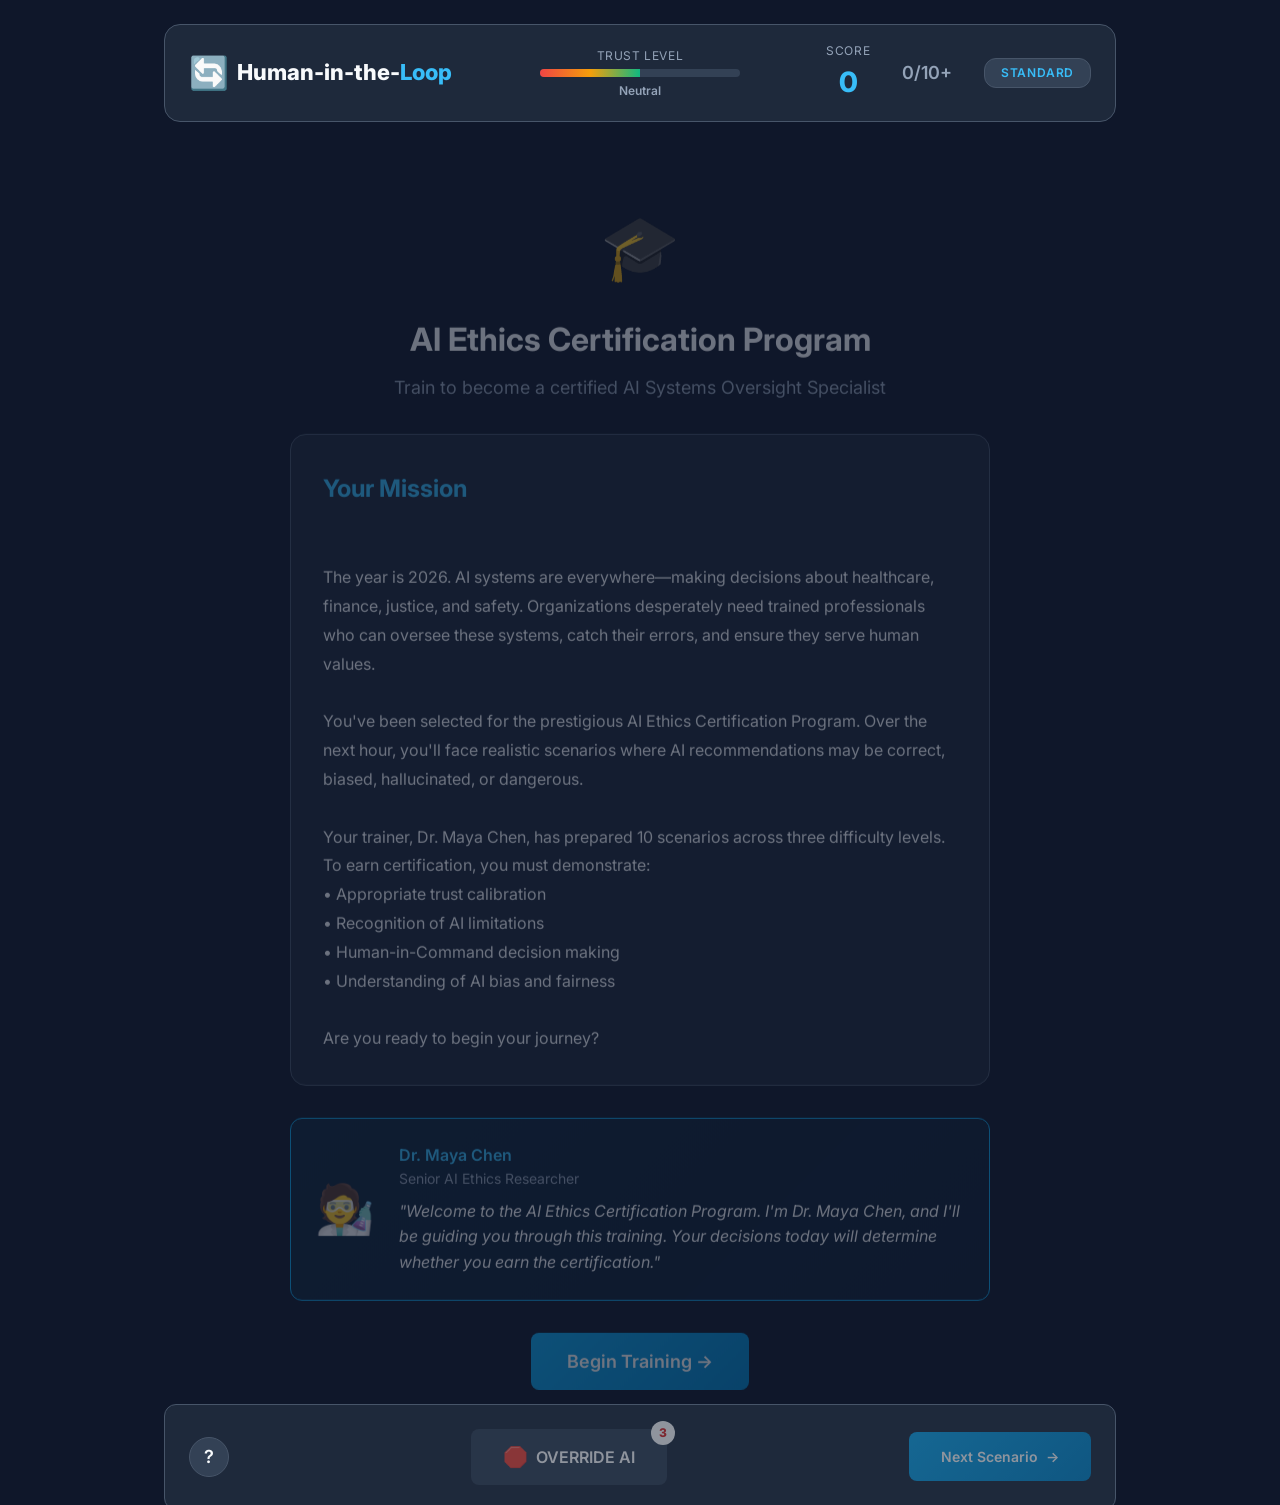
==== index.html @ 07368b5c "Add root index.html redirect and fix README Root index.html redirects to the game for GitHub Pages. " ====
<!DOCTYPE html>
<html lang="en">
<head>
    <meta charset="UTF-8">
    <meta http-equiv="refresh" content="0;url=cg-ai-literacy-and-safety/demos/human-in-the-loop/web-vanilla/index.html">
    <title>Human-in-the-Loop - AI Ethics Game</title>
</head>
<body>
    <p>Redirecting to <a href="cg-ai-literacy-and-safety/demos/human-in-the-loop/web-vanilla/index.html">Human-in-the-Loop Game</a>...</p>
</body>
</html>
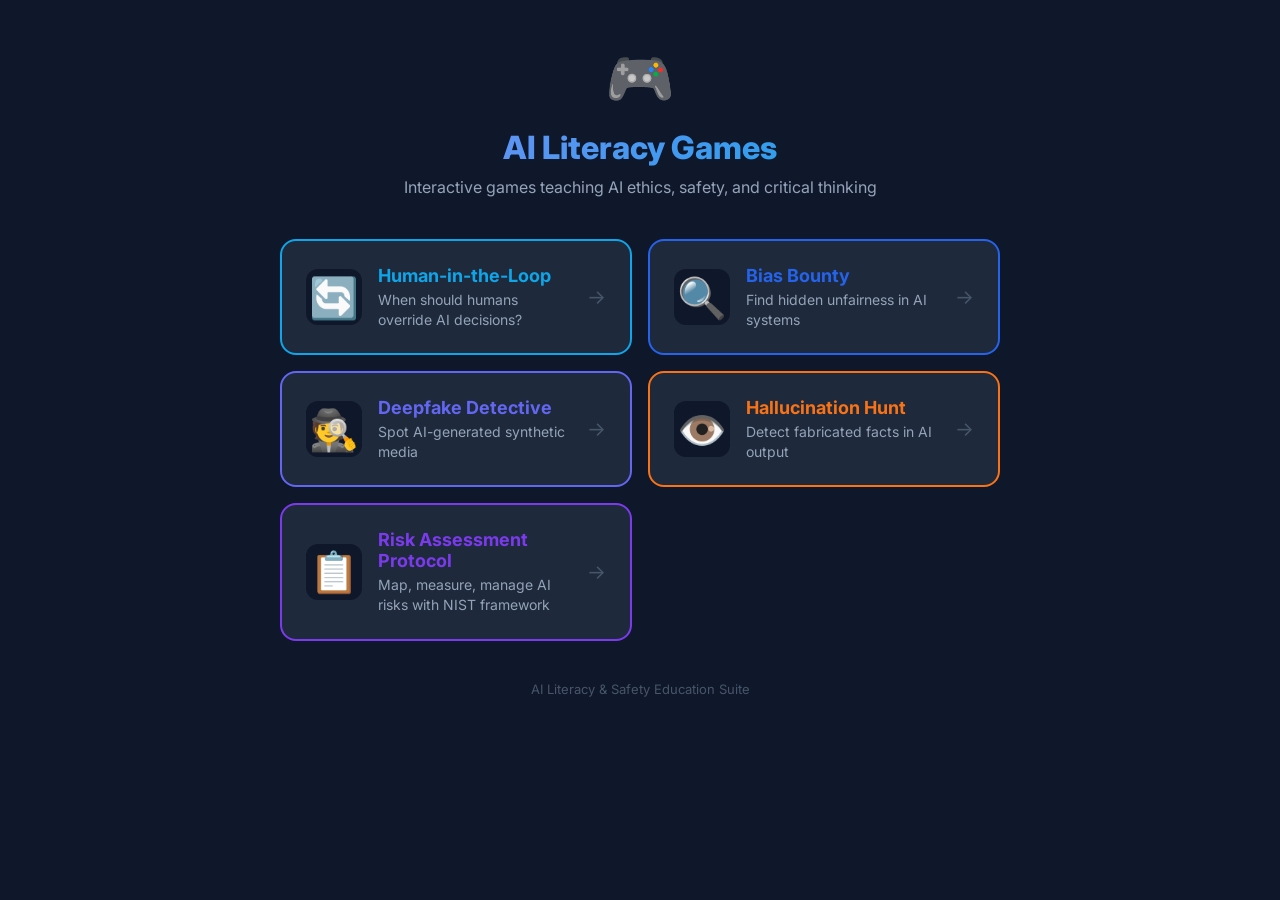
==== commit 51e2d2b7: "Add game directory landing page and deploy 4 new mobile-optimized demos Replace root redirect with a" ====
--- a/index.html
+++ b/index.html
@@ -2,10 +2,220 @@
 <html lang="en">
 <head>
     <meta charset="UTF-8">
-    <meta http-equiv="refresh" content="0;url=cg-ai-literacy-and-safety/demos/human-in-the-loop/web-vanilla/index.html">
-    <title>Human-in-the-Loop - AI Ethics Game</title>
+    <meta name="viewport" content="width=device-width, initial-scale=1.0, viewport-fit=cover, maximum-scale=1.0, user-scalable=no">
+    <meta name="theme-color" content="#0F172A">
+    <meta name="apple-mobile-web-app-capable" content="yes">
+    <meta name="apple-mobile-web-app-status-bar-style" content="black-translucent">
+    <meta name="mobile-web-app-capable" content="yes">
+    <title>AI Literacy Games - Interactive Ethics Education</title>
+    <meta name="description" content="5 interactive games teaching AI ethics, bias detection, deepfake identification, hallucination spotting, and risk assessment.">
+    <link rel="preconnect" href="https://fonts.googleapis.com">
+    <link rel="preconnect" href="https://fonts.gstatic.com" crossorigin>
+    <link href="https://fonts.googleapis.com/css2?family=Inter:wght@400;600;700;800&display=swap" rel="stylesheet">
+    <style>
+        *, *::before, *::after { margin: 0; padding: 0; box-sizing: border-box; }
+        body {
+            font-family: 'Inter', -apple-system, BlinkMacSystemFont, sans-serif;
+            background: #0F172A;
+            color: #F8FAFC;
+            min-height: 100vh;
+            min-height: 100dvh;
+            padding: 24px;
+            padding: max(24px, env(safe-area-inset-top)) max(24px, env(safe-area-inset-right)) max(24px, env(safe-area-inset-bottom)) max(24px, env(safe-area-inset-left));
+        }
+        .container {
+            max-width: 720px;
+            margin: 0 auto;
+        }
+        .hero {
+            text-align: center;
+            margin-bottom: 40px;
+            padding-top: 20px;
+        }
+        .hero-icon { font-size: 56px; margin-bottom: 16px; display: block; }
+        .hero h1 {
+            font-size: 32px;
+            font-weight: 800;
+            margin-bottom: 8px;
+            background: linear-gradient(135deg, #818CF8, #0EA5E9);
+            -webkit-background-clip: text;
+            -webkit-text-fill-color: transparent;
+            background-clip: text;
+        }
+        .hero p {
+            font-size: 16px;
+            color: #94A3B8;
+            line-height: 1.5;
+        }
+        .games-grid {
+            display: flex;
+            flex-direction: column;
+            gap: 16px;
+        }
+        .game-card {
+            display: block;
+            background: #1E293B;
+            border-radius: 16px;
+            padding: 24px;
+            text-decoration: none;
+            color: inherit;
+            border: 2px solid #334155;
+            transition: transform 0.2s, border-color 0.2s, box-shadow 0.2s;
+            -webkit-tap-highlight-color: transparent;
+        }
+        .game-card:hover {
+            transform: translateY(-3px);
+            box-shadow: 0 8px 24px rgba(0,0,0,0.3);
+        }
+        .game-card-inner {
+            display: flex;
+            align-items: center;
+            gap: 16px;
+        }
+        .game-icon {
+            font-size: 40px;
+            flex-shrink: 0;
+            width: 56px;
+            height: 56px;
+            display: flex;
+            align-items: center;
+            justify-content: center;
+            background: #0F172A;
+            border-radius: 12px;
+        }
+        .game-info { flex: 1; min-width: 0; }
+        .game-title {
+            font-size: 18px;
+            font-weight: 700;
+            margin-bottom: 4px;
+        }
+        .game-desc {
+            font-size: 14px;
+            color: #94A3B8;
+            line-height: 1.4;
+        }
+        .game-arrow {
+            font-size: 20px;
+            color: #475569;
+            flex-shrink: 0;
+            transition: color 0.2s;
+        }
+        .game-card:hover .game-arrow { color: #F8FAFC; }
+
+        .card-hitl { border-color: #0EA5E9; }
+        .card-hitl:hover { border-color: #0EA5E9; box-shadow: 0 8px 24px rgba(14,165,233,0.15); }
+        .card-hitl .game-title { color: #0EA5E9; }
+
+        .card-bias { border-color: #2563EB; }
+        .card-bias:hover { border-color: #2563EB; box-shadow: 0 8px 24px rgba(37,99,235,0.15); }
+        .card-bias .game-title { color: #2563EB; }
+
+        .card-deepfake { border-color: #6366F1; }
+        .card-deepfake:hover { border-color: #6366F1; box-shadow: 0 8px 24px rgba(99,102,241,0.15); }
+        .card-deepfake .game-title { color: #6366F1; }
+
+        .card-hallucination { border-color: #F97316; }
+        .card-hallucination:hover { border-color: #F97316; box-shadow: 0 8px 24px rgba(249,115,22,0.15); }
+        .card-hallucination .game-title { color: #F97316; }
+
+        .card-risk { border-color: #7C3AED; }
+        .card-risk:hover { border-color: #7C3AED; box-shadow: 0 8px 24px rgba(124,58,237,0.15); }
+        .card-risk .game-title { color: #7C3AED; }
+
+        .footer {
+            text-align: center;
+            margin-top: 40px;
+            padding-bottom: 16px;
+            font-size: 13px;
+            color: #475569;
+        }
+
+        @media (min-width: 600px) {
+            .games-grid {
+                display: grid;
+                grid-template-columns: repeat(2, 1fr);
+            }
+        }
+
+        @media (hover: none) {
+            .game-card:active {
+                transform: scale(0.97);
+            }
+            .game-card:hover {
+                transform: none;
+                box-shadow: none;
+            }
+        }
+    </style>
 </head>
 <body>
-    <p>Redirecting to <a href="cg-ai-literacy-and-safety/demos/human-in-the-loop/web-vanilla/index.html">Human-in-the-Loop Game</a>...</p>
+    <div class="container">
+        <div class="hero">
+            <span class="hero-icon">🎮</span>
+            <h1>AI Literacy Games</h1>
+            <p>Interactive games teaching AI ethics, safety, and critical thinking</p>
+        </div>
+
+        <div class="games-grid">
+            <a href="cg-ai-literacy-and-safety/demos/human-in-the-loop/web-vanilla/" class="game-card card-hitl">
+                <div class="game-card-inner">
+                    <div class="game-icon">🔄</div>
+                    <div class="game-info">
+                        <div class="game-title">Human-in-the-Loop</div>
+                        <div class="game-desc">When should humans override AI decisions?</div>
+                    </div>
+                    <div class="game-arrow">→</div>
+                </div>
+            </a>
+
+            <a href="cg-ai-literacy-and-safety/demos/bias-bounty-lite/web-vanilla/" class="game-card card-bias">
+                <div class="game-card-inner">
+                    <div class="game-icon">🔍</div>
+                    <div class="game-info">
+                        <div class="game-title">Bias Bounty</div>
+                        <div class="game-desc">Find hidden unfairness in AI systems</div>
+                    </div>
+                    <div class="game-arrow">→</div>
+                </div>
+            </a>
+
+            <a href="cg-ai-literacy-and-safety/demos/deepfake-detective/web-vanilla/" class="game-card card-deepfake">
+                <div class="game-card-inner">
+                    <div class="game-icon">🕵️</div>
+                    <div class="game-info">
+                        <div class="game-title">Deepfake Detective</div>
+                        <div class="game-desc">Spot AI-generated synthetic media</div>
+                    </div>
+                    <div class="game-arrow">→</div>
+                </div>
+            </a>
+
+            <a href="cg-ai-literacy-and-safety/demos/hallucination-hunt/web-vanilla/" class="game-card card-hallucination">
+                <div class="game-card-inner">
+                    <div class="game-icon">👁️</div>
+                    <div class="game-info">
+                        <div class="game-title">Hallucination Hunt</div>
+                        <div class="game-desc">Detect fabricated facts in AI output</div>
+                    </div>
+                    <div class="game-arrow">→</div>
+                </div>
+            </a>
+
+            <a href="cg-ai-literacy-and-safety/demos/risk-assessment-protocol/web-vanilla/" class="game-card card-risk">
+                <div class="game-card-inner">
+                    <div class="game-icon">📋</div>
+                    <div class="game-info">
+                        <div class="game-title">Risk Assessment Protocol</div>
+                        <div class="game-desc">Map, measure, manage AI risks with NIST framework</div>
+                    </div>
+                    <div class="game-arrow">→</div>
+                </div>
+            </a>
+        </div>
+
+        <div class="footer">
+            AI Literacy & Safety Education Suite
+        </div>
+    </div>
 </body>
 </html>
